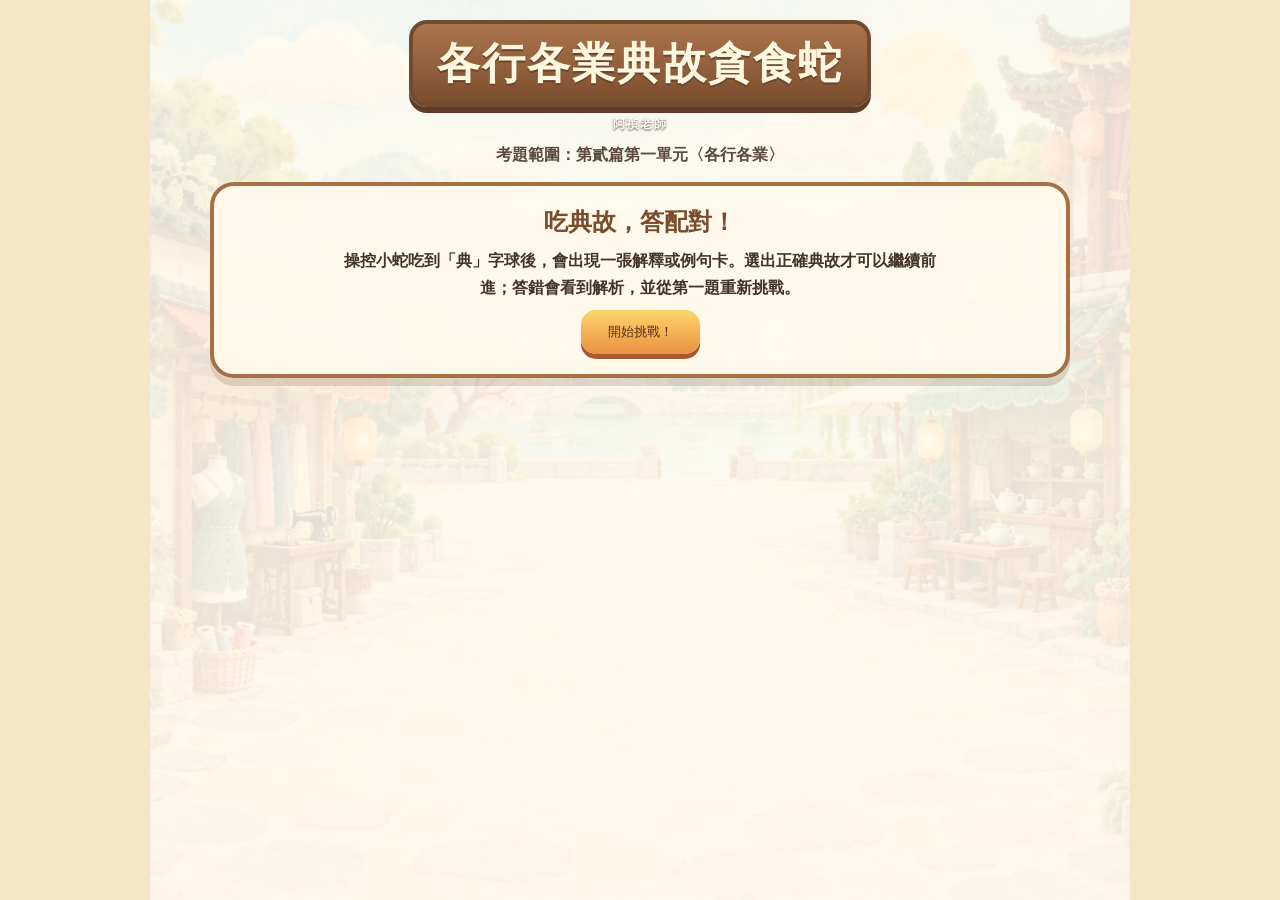
==== 各行各業貪食蛇/index.html @ cbfc4310 "Add professions idiom snake game" ====
<!doctype html>
<html lang="zh-Hant">
<head>
  <meta charset="utf-8">
  <meta name="viewport" content="width=device-width,initial-scale=1">
  <title>各行各業典故貪食蛇</title>
  <style>
    :root{--ink:#443427;--cream:#fff9e9;--tea:#32715b;--orange:#e98645;--purple:#8061a8}*{box-sizing:border-box}body{margin:0;min-height:100vh;background:#f4e6c6;color:var(--ink);font-family:"Microsoft JhengHei",system-ui,sans-serif}main{width:min(100%,980px);min-height:100vh;margin:auto;padding:20px 14px 34px;background:linear-gradient(rgba(255,251,240,.87),rgba(255,251,240,.9)),url("assets/profession-street.png") center top/cover fixed}.hero{text-align:center}.hero h1{display:inline-block;margin:0;padding:10px 24px;border:4px solid #6f4b31;border-radius:18px;background:linear-gradient(#ab754d,#7c4d2d);box-shadow:0 6px #5e3a27;color:#fff7df;font-size:clamp(1.65rem,5vw,2.7rem);letter-spacing:.05em;text-shadow:0 2px #6a432c}.teacher{margin:9px 0 0;color:#fff;font-size:.78rem;font-weight:800;letter-spacing:.14em;text-shadow:0 1px 2px #6b4a33}.scope{margin:12px auto 16px;font-weight:900;color:#5b493b}.intro,.game{width:min(100%,860px);margin:auto;border:4px solid #a57046;border-radius:24px;background:rgba(255,250,235,.93);box-shadow:0 8px 0 rgba(105,75,47,.19);padding:20px}.intro{text-align:center}.intro h2{margin:0 0 8px;color:#7a4c2d}.intro p{max-width:610px;margin:9px auto;line-height:1.7;font-weight:700}.start,.again{border:0;border-radius:15px;padding:13px 27px;background:linear-gradient(#ffd56c,#ea9140);box-shadow:0 5px #aa582f;color:#562d1c;font:900 1.13rem inherit;cursor:pointer}.start:active,.again:active{transform:translateY(4px);box-shadow:0 1px #aa582f}.game[hidden],.intro[hidden],.question-box[hidden]{display:none}.status{display:grid;grid-template-columns:repeat(3,1fr);gap:10px;margin-bottom:14px}.stat{padding:8px;border:3px solid #aa784d;border-radius:13px;background:#fff7df;text-align:center;font-weight:900}.stat b{display:block;color:var(--tea);font-size:clamp(1.25rem,4vw,1.65rem)}.play-area{display:grid;grid-template-columns:minmax(0,1fr) 270px;gap:20px;align-items:start}.canvas-wrap{position:relative;margin:auto;width:min(100%,500px);border:6px solid #5d8a52;border-radius:24px;overflow:hidden;background:#d9f0ba;box-shadow:inset 0 0 0 5px #effbdc,0 7px 0 rgba(54,90,46,.22)}canvas{display:block;width:100%;aspect-ratio:1;background:linear-gradient(135deg,#d9efb7,#b7df98)}.guide{padding:13px;border:3px dashed #b98250;border-radius:18px;background:#fffdf3;line-height:1.65;font-weight:700}.guide h3{margin:0 0 5px;color:#9a5a33}.controls{display:grid;grid-template-columns:repeat(3,52px);justify-content:center;gap:6px;margin-top:14px}.controls button{height:46px;border:2px solid #96613d;border-radius:11px;background:#fff8e7;color:#633c26;font:900 1.1rem inherit;cursor:pointer}.controls button:nth-child(1){grid-column:2}.controls button:nth-child(4){grid-column:2}.question-box{position:fixed;z-index:10;inset:0;display:grid;place-items:center;padding:18px;background:rgba(48,70,47,.48);backdrop-filter:blur(4px)}.modal{width:min(94vw,560px);max-height:90vh;overflow:auto;padding:24px;border:5px solid #7a4d2d;border-radius:24px;background:#fff7df;box-shadow:0 12px #60402b;text-align:center}.modal h2{margin:0 0 8px;font-size:clamp(1.35rem,4vw,1.75rem);color:#8f4f2c}.clue{margin:10px 0 16px;padding:13px;border-radius:14px;background:#fffdf3;border:2px dashed #c68f55;line-height:1.6;font-weight:900}.choices{display:grid;grid-template-columns:1fr 1fr;gap:10px}.choice{min-height:48px;border:3px solid #93603c;border-radius:13px;background:#fffef7;color:#503523;font:900 1rem inherit;cursor:pointer}.choice:hover{background:#ffe2a2}.explain{margin:12px 0;padding:12px;border-radius:12px;background:#fffdf3;text-align:left;line-height:1.65;font-weight:700}.notice{min-height:1.5em;margin:10px 0;color:#a13d34;font-weight:900}@media(max-width:700px){main{padding:12px 8px 25px}.intro,.game{padding:14px}.play-area{grid-template-columns:1fr}.guide{order:-1}.status{gap:6px}.stat{padding:6px 3px}.choices{grid-template-columns:1fr}.hero h1{padding:8px 14px}.teacher{color:#75513a;text-shadow:none}}
  </style>
</head>
<body>
  <main>
    <header class="hero"><h1>各行各業典故貪食蛇</h1><div class="teacher">阿禎老師</div><p class="scope">考題範圍：第貳篇第一單元〈各行各業〉</p></header>
    <section id="intro" class="intro"><h2>吃典故，答配對！</h2><p>操控小蛇吃到「典」字球後，會出現一張解釋或例句卡。選出正確典故才可以繼續前進；答錯會看到解析，並從第一題重新挑戰。</p><button id="start" class="start" type="button">開始挑戰！</button></section>
    <section id="game" class="game" hidden><div class="status"><div class="stat">已答對<b id="score">0 / 10</b></div><div class="stat">目前題目<b id="progress">1 / 10</b></div><div class="stat">挑戰秒數<b id="timer">0</b></div></div><div class="play-area"><div><div class="canvas-wrap"><canvas id="board" width="560" height="560" aria-label="典故貪食蛇遊戲區"></canvas></div><div class="controls" aria-label="方向控制"><button data-dir="up">↑</button><button data-dir="left">←</button><button data-dir="down">↓</button><button data-dir="right">→</button></div></div><aside class="guide"><h3>玩法</h3>使用鍵盤方向鍵，或下方按鈕控制小蛇。<br>吃到「典」字球後，選出正確典故。<br>不可撞到牆壁或自己的身體。</aside></div></section>
  </main>
  <section id="questionBox" class="question-box" hidden><div class="modal"><h2 id="modalTitle">典故配對</h2><div id="clue" class="clue"></div><div id="choices" class="choices"></div><p id="notice" class="notice"></p><div id="explain" class="explain" hidden></div><button id="action" class="again" type="button" hidden>繼續前進</button></div></section>
  <script>
    const pairs=[
      {clue:"比喻自請從軍或主動請求擔當重任。",answer:"請纓",explain:"漢武帝時，終軍自請持長纓繫住南越王，因此「請纓」比喻自請從軍或主動擔當重任。"},
      {clue:"指主管男女婚姻的神仙，後指媒人。",answer:"月下老人",explain:"傳說月下老人掌管婚姻，後來用來指媒人。"},
      {clue:"指登場演戲或假扮古人、模仿他人。",answer:"優孟衣冠",explain:"優孟穿著已故宰相孫叔敖的衣冠模仿他；後來指登場演戲或模仿他人。"},
      {clue:"竊賊的雅稱。",answer:"梁上君子",explain:"陳寔發現小偷躲在梁上，稱他為「梁上君子」；後來成為竊賊的雅稱。"},
      {clue:"代稱軍中戰友。",answer:"袍澤",explain:"古人同袍共澤，後以「袍澤」代稱軍中同袍或戰友。"},
      {clue:"他的評論鞭辟入裡，不僅言辭犀利，更是深諳（　　）的要義，令人讚嘆不已。",answer:"春秋筆法",explain:"孔子作《春秋》用字簡約而褒貶分明；「春秋筆法」指寓褒貶於曲折文字的寫法。"},
      {clue:"（　　）為了傳承國粹，日復一日苦練唱作及身段。",answer:"梨園子弟",explain:"唐玄宗在梨園教習歌舞，後以「梨園子弟」代稱戲曲演員。"},
      {clue:"為了抵抗外侮，許多校園青年紛紛（　　），走上戰場。",answer:"投筆從戎",explain:"班超投下寫字的筆，投身軍旅；比喻棄文從軍。"},
      {clue:"在商場上，他志在（　　），滿心想成為全國首富。",answer:"業紹陶朱",explain:"陶朱公范蠡善於經商致富；「業紹陶朱」指繼承陶朱公的事業，常用以祝商人富裕。"},
      {clue:"這一帶正是龍蛇雜處的聚落，（　　），無所不有。",answer:"三教九流",explain:"三教指儒、釋、道，九流指各家學派；後泛指各行各業、各種人物。"}
    ];
    const $=s=>document.querySelector(s),canvas=$("#board"),ctx=canvas.getContext("2d"),intro=$("#intro"),game=$("#game"),box=$("#questionBox"),scoreEl=$("#score"),progressEl=$("#progress"),timerEl=$("#timer"),clueEl=$("#clue"),choicesEl=$("#choices"),notice=$("#notice"),explainEl=$("#explain"),action=$("#action"),modalTitle=$("#modalTitle");
    const grid=14,cell=canvas.width/grid;let snake=[],dir={x:1,y:0},nextDir={x:1,y:0},food={x:9,y:7},deck=[],index=0,score=0,time=0,timer=null,loop=null,running=false,waiting=false;
    const shuffle=a=>{const b=[...a];for(let i=b.length-1;i>0;i--){const j=Math.floor(Math.random()*(i+1));[b[i],b[j]]=[b[j],b[i]]}return b};
    function resetSnake(){snake=[{x:4,y:7},{x:3,y:7},{x:2,y:7}];dir={x:1,y:0};nextDir={x:1,y:0};spawnFood();draw()}
    function spawnFood(){let p;do{p={x:Math.floor(Math.random()*grid),y:Math.floor(Math.random()*grid)}}while(snake.some(s=>s.x===p.x&&s.y===p.y));food=p}
    function draw(){ctx.clearRect(0,0,canvas.width,canvas.height);for(let y=0;y<grid;y++)for(let x=0;x<grid;x++){ctx.fillStyle=(x+y)%2?"#c7eaa3":"#d9f2b9";ctx.fillRect(x*cell,y*cell,cell,cell)}ctx.fillStyle="#ef9a45";ctx.beginPath();ctx.arc((food.x+.5)*cell,(food.y+.5)*cell,cell*.33,0,Math.PI*2);ctx.fill();ctx.fillStyle="#fff8da";ctx.font=`900 ${cell*.46}px Microsoft JhengHei`;ctx.textAlign="center";ctx.textBaseline="middle";ctx.fillText("典",(food.x+.5)*cell,(food.y+.53)*cell);snake.forEach((part,i)=>{ctx.fillStyle=i===0?"#357c5c":"#65a96c";ctx.beginPath();ctx.roundRect(part.x*cell+3,part.y*cell+3,cell-6,cell-6,9);ctx.fill();if(i===0){ctx.fillStyle="#fff";ctx.beginPath();ctx.arc((part.x+.33)*cell,(part.y+.34)*cell,3,0,Math.PI*2);ctx.arc((part.x+.67)*cell,(part.y+.34)*cell,3,0,Math.PI*2);ctx.fill()}})}
    function step(){if(!running||waiting)return;dir=nextDir;const head={x:snake[0].x+dir.x,y:snake[0].y+dir.y};if(head.x<0||head.y<0||head.x>=grid||head.y>=grid||snake.some(s=>s.x===head.x&&s.y===head.y)){restart("小蛇撞到了，從第一題再來！");return}snake.unshift(head);if(head.x===food.x&&head.y===food.y){waiting=true;draw();ask()}else snake.pop();draw()}
    function ask(){const q=deck[index];modalTitle.textContent="吃到典故球！請完成配對";clueEl.textContent=q.clue;notice.textContent="";explainEl.hidden=true;action.hidden=true;choicesEl.innerHTML="";const options=shuffle([q.answer,...shuffle(pairs.map(p=>p.answer).filter(a=>a!==q.answer)).slice(0,3)]);options.forEach(option=>{const b=document.createElement("button");b.className="choice";b.textContent=option;b.onclick=()=>answer(option);choicesEl.append(b)});box.hidden=false}
    function answer(option){const q=deck[index];if(option===q.answer){score++;index++;scoreEl.textContent=`${score} / 10`;progressEl.textContent=index===10?"完成！":`${index+1} / 10`;notice.style.color="#27734e";notice.textContent="答對了！";explainEl.hidden=false;explainEl.textContent="解析："+q.explain;choicesEl.querySelectorAll("button").forEach(b=>b.disabled=true);action.hidden=false;action.textContent=index===10?"查看完成成績":"繼續前進";action.onclick=()=>{box.hidden=true;if(index===10){finish()}else{waiting=false;spawnFood();draw()}}}else{notice.style.color="#a13d34";notice.textContent="答錯了，請看解析後重新開始。";explainEl.hidden=false;explainEl.textContent=`正確答案：${q.answer}。${q.explain}`;choicesEl.querySelectorAll("button").forEach(b=>b.disabled=true);action.hidden=false;action.textContent="重新挑戰";action.onclick=()=>{box.hidden=true;restart()}}}
    function begin(){deck=shuffle(pairs);index=0;score=0;time=0;scoreEl.textContent="0 / 10";progressEl.textContent="1 / 10";timerEl.textContent="0";intro.hidden=true;game.hidden=false;running=true;waiting=false;clearInterval(loop);clearInterval(timer);timer=setInterval(()=>{time++;timerEl.textContent=time},1000);loop=setInterval(step,240);resetSnake()}
    function restart(message=""){clearInterval(loop);clearInterval(timer);running=false;waiting=false;if(message){modalTitle.textContent="再試一次！";clueEl.textContent=message;choicesEl.innerHTML="";notice.textContent="";explainEl.hidden=true;action.hidden=false;action.textContent="回到開始畫面";action.onclick=()=>{box.hidden=true;game.hidden=true;intro.hidden=false;draw()};box.hidden=false}else begin()}
    function finish(){clearInterval(loop);clearInterval(timer);running=false;modalTitle.textContent="恭喜全對！";clueEl.textContent=`你完成了第貳篇第一單元〈各行各業〉。`;notice.style.color="#27734e";notice.textContent=`完成總秒數：${time} 秒`;explainEl.hidden=true;choicesEl.innerHTML="";action.hidden=false;action.textContent="回到開始畫面";action.onclick=()=>{box.hidden=true;game.hidden=true;intro.hidden=false;draw()};box.hidden=false}
    function changeDirection(name){const dirs={up:{x:0,y:-1},down:{x:0,y:1},left:{x:-1,y:0},right:{x:1,y:0}},d=dirs[name];if(d.x!==-dir.x||d.y!==-dir.y)nextDir=d}
    document.addEventListener("keydown",e=>{const names={ArrowUp:"up",ArrowDown:"down",ArrowLeft:"left",ArrowRight:"right"};if(names[e.key]){e.preventDefault();changeDirection(names[e.key])}});document.querySelectorAll("[data-dir]").forEach(b=>b.onclick=()=>changeDirection(b.dataset.dir));$("#start").onclick=begin;resetSnake();
  </script>
</body>
</html>
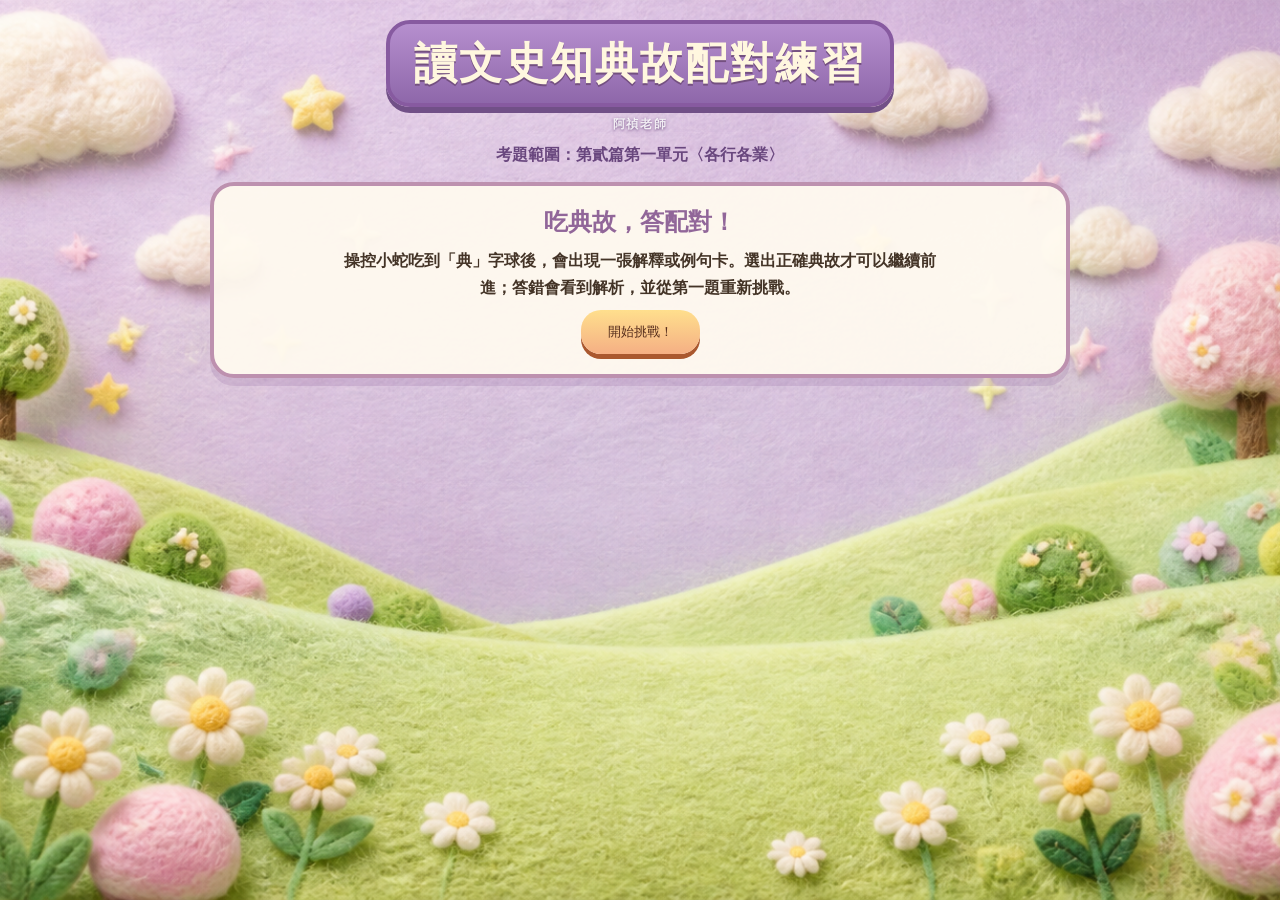
==== commit 928739c7: "Allow snake edge wrapping and add pastel felt theme" ====
--- a/各行各業貪食蛇/index.html
+++ b/各行各業貪食蛇/index.html
@@ -3,16 +3,17 @@
 <head>
   <meta charset="utf-8">
   <meta name="viewport" content="width=device-width,initial-scale=1">
-  <title>各行各業典故貪食蛇</title>
+  <title>讀文史知典故配對練習</title>
   <style>
     :root{--ink:#443427;--cream:#fff9e9;--tea:#32715b;--orange:#e98645;--purple:#8061a8}*{box-sizing:border-box}body{margin:0;min-height:100vh;background:#f4e6c6;color:var(--ink);font-family:"Microsoft JhengHei",system-ui,sans-serif}main{width:min(100%,980px);min-height:100vh;margin:auto;padding:20px 14px 34px;background:linear-gradient(rgba(255,251,240,.87),rgba(255,251,240,.9)),url("assets/profession-street.png") center top/cover fixed}.hero{text-align:center}.hero h1{display:inline-block;margin:0;padding:10px 24px;border:4px solid #6f4b31;border-radius:18px;background:linear-gradient(#ab754d,#7c4d2d);box-shadow:0 6px #5e3a27;color:#fff7df;font-size:clamp(1.65rem,5vw,2.7rem);letter-spacing:.05em;text-shadow:0 2px #6a432c}.teacher{margin:9px 0 0;color:#fff;font-size:.78rem;font-weight:800;letter-spacing:.14em;text-shadow:0 1px 2px #6b4a33}.scope{margin:12px auto 16px;font-weight:900;color:#5b493b}.intro,.game{width:min(100%,860px);margin:auto;border:4px solid #a57046;border-radius:24px;background:rgba(255,250,235,.93);box-shadow:0 8px 0 rgba(105,75,47,.19);padding:20px}.intro{text-align:center}.intro h2{margin:0 0 8px;color:#7a4c2d}.intro p{max-width:610px;margin:9px auto;line-height:1.7;font-weight:700}.start,.again{border:0;border-radius:15px;padding:13px 27px;background:linear-gradient(#ffd56c,#ea9140);box-shadow:0 5px #aa582f;color:#562d1c;font:900 1.13rem inherit;cursor:pointer}.start:active,.again:active{transform:translateY(4px);box-shadow:0 1px #aa582f}.game[hidden],.intro[hidden],.question-box[hidden]{display:none}.status{display:grid;grid-template-columns:repeat(3,1fr);gap:10px;margin-bottom:14px}.stat{padding:8px;border:3px solid #aa784d;border-radius:13px;background:#fff7df;text-align:center;font-weight:900}.stat b{display:block;color:var(--tea);font-size:clamp(1.25rem,4vw,1.65rem)}.play-area{display:grid;grid-template-columns:minmax(0,1fr) 270px;gap:20px;align-items:start}.canvas-wrap{position:relative;margin:auto;width:min(100%,500px);border:6px solid #5d8a52;border-radius:24px;overflow:hidden;background:#d9f0ba;box-shadow:inset 0 0 0 5px #effbdc,0 7px 0 rgba(54,90,46,.22)}canvas{display:block;width:100%;aspect-ratio:1;background:linear-gradient(135deg,#d9efb7,#b7df98)}.guide{padding:13px;border:3px dashed #b98250;border-radius:18px;background:#fffdf3;line-height:1.65;font-weight:700}.guide h3{margin:0 0 5px;color:#9a5a33}.controls{display:grid;grid-template-columns:repeat(3,52px);justify-content:center;gap:6px;margin-top:14px}.controls button{height:46px;border:2px solid #96613d;border-radius:11px;background:#fff8e7;color:#633c26;font:900 1.1rem inherit;cursor:pointer}.controls button:nth-child(1){grid-column:2}.controls button:nth-child(4){grid-column:2}.question-box{position:fixed;z-index:10;inset:0;display:grid;place-items:center;padding:18px;background:rgba(48,70,47,.48);backdrop-filter:blur(4px)}.modal{width:min(94vw,560px);max-height:90vh;overflow:auto;padding:24px;border:5px solid #7a4d2d;border-radius:24px;background:#fff7df;box-shadow:0 12px #60402b;text-align:center}.modal h2{margin:0 0 8px;font-size:clamp(1.35rem,4vw,1.75rem);color:#8f4f2c}.clue{margin:10px 0 16px;padding:13px;border-radius:14px;background:#fffdf3;border:2px dashed #c68f55;line-height:1.6;font-weight:900}.choices{display:grid;grid-template-columns:1fr 1fr;gap:10px}.choice{min-height:48px;border:3px solid #93603c;border-radius:13px;background:#fffef7;color:#503523;font:900 1rem inherit;cursor:pointer}.choice:hover{background:#ffe2a2}.explain{margin:12px 0;padding:12px;border-radius:12px;background:#fffdf3;text-align:left;line-height:1.65;font-weight:700}.notice{min-height:1.5em;margin:10px 0;color:#a13d34;font-weight:900}@media(max-width:700px){main{padding:12px 8px 25px}.intro,.game{padding:14px}.play-area{grid-template-columns:1fr}.guide{order:-1}.status{gap:6px}.stat{padding:6px 3px}.choices{grid-template-columns:1fr}.hero h1{padding:8px 14px}.teacher{color:#75513a;text-shadow:none}}
+    body{background:#c6afea url("assets/pastel-felt-meadow.png") center/cover fixed}main{background:transparent}.intro,.game{background:rgba(255,250,240,.94);border-color:#bd91af;box-shadow:0 8px 0 rgba(139,96,153,.2)}.hero h1{border-color:#875aa0;background:linear-gradient(#b68fce,#8e67aa);box-shadow:0 6px #715087;text-shadow:0 2px #745080;border-radius:24px}.scope{color:#69477e}.teacher{color:rgba(255,255,255,.85);text-shadow:0 1px 3px #78588b}.intro h2,.guide h3,.modal h2{color:#916699}.stat{border-color:#bb98c2;background:#fff9ef;border-radius:18px}.canvas-wrap{border-color:#a68abb;border-radius:28px;background:#e9dcf3;box-shadow:0 7px 0 rgba(130,91,150,.2)}.guide,.clue{border-color:#c3a0cf;background:#fffaf3}.controls button,.choice{border-color:#b18aba;border-radius:17px;background:#fff9f1}.controls button:active,.choice:hover{background:#f2d8ee}.start,.again{background:linear-gradient(#ffdf8d,#f5af84);border-radius:20px}.modal{border-color:#a87eba;background:#fff8ef;box-shadow:0 12px #79558b}
   </style>
 </head>
 <body>
   <main>
-    <header class="hero"><h1>各行各業典故貪食蛇</h1><div class="teacher">阿禎老師</div><p class="scope">考題範圍：第貳篇第一單元〈各行各業〉</p></header>
+    <header class="hero"><h1>讀文史知典故配對練習</h1><div class="teacher">阿禎老師</div><p class="scope">考題範圍：第貳篇第一單元〈各行各業〉</p></header>
     <section id="intro" class="intro"><h2>吃典故，答配對！</h2><p>操控小蛇吃到「典」字球後，會出現一張解釋或例句卡。選出正確典故才可以繼續前進；答錯會看到解析，並從第一題重新挑戰。</p><button id="start" class="start" type="button">開始挑戰！</button></section>
-    <section id="game" class="game" hidden><div class="status"><div class="stat">已答對<b id="score">0 / 10</b></div><div class="stat">目前題目<b id="progress">1 / 10</b></div><div class="stat">挑戰秒數<b id="timer">0</b></div></div><div class="play-area"><div><div class="canvas-wrap"><canvas id="board" width="560" height="560" aria-label="典故貪食蛇遊戲區"></canvas></div><div class="controls" aria-label="方向控制"><button data-dir="up">↑</button><button data-dir="left">←</button><button data-dir="down">↓</button><button data-dir="right">→</button></div></div><aside class="guide"><h3>玩法</h3>使用鍵盤方向鍵，或下方按鈕控制小蛇。<br>吃到「典」字球後，選出正確典故。<br>不可撞到牆壁或自己的身體。</aside></div></section>
+    <section id="game" class="game" hidden><div class="status"><div class="stat">已答對<b id="score">0 / 10</b></div><div class="stat">目前題目<b id="progress">1 / 10</b></div><div class="stat">挑戰秒數<b id="timer">0</b></div></div><div class="play-area"><div><div class="canvas-wrap"><canvas id="board" width="560" height="560" aria-label="典故貪食蛇遊戲區"></canvas></div><div class="controls" aria-label="方向控制"><button data-dir="up">↑</button><button data-dir="left">←</button><button data-dir="down">↓</button><button data-dir="right">→</button></div></div><aside class="guide"><h3>玩法</h3>使用鍵盤方向鍵，或下方按鈕控制小蛇。<br>吃到「典」字球後，選出正確典故。<br>碰到邊框會從另一側穿出，可以繼續遊戲！<br>記得避開自己的身體。</aside></div></section>
   </main>
   <section id="questionBox" class="question-box" hidden><div class="modal"><h2 id="modalTitle">典故配對</h2><div id="clue" class="clue"></div><div id="choices" class="choices"></div><p id="notice" class="notice"></p><div id="explain" class="explain" hidden></div><button id="action" class="again" type="button" hidden>繼續前進</button></div></section>
   <script>
@@ -34,7 +35,7 @@
     function resetSnake(){snake=[{x:4,y:7},{x:3,y:7},{x:2,y:7}];dir={x:1,y:0};nextDir={x:1,y:0};spawnFood();draw()}
     function spawnFood(){let p;do{p={x:Math.floor(Math.random()*grid),y:Math.floor(Math.random()*grid)}}while(snake.some(s=>s.x===p.x&&s.y===p.y));food=p}
     function draw(){ctx.clearRect(0,0,canvas.width,canvas.height);for(let y=0;y<grid;y++)for(let x=0;x<grid;x++){ctx.fillStyle=(x+y)%2?"#c7eaa3":"#d9f2b9";ctx.fillRect(x*cell,y*cell,cell,cell)}ctx.fillStyle="#ef9a45";ctx.beginPath();ctx.arc((food.x+.5)*cell,(food.y+.5)*cell,cell*.33,0,Math.PI*2);ctx.fill();ctx.fillStyle="#fff8da";ctx.font=`900 ${cell*.46}px Microsoft JhengHei`;ctx.textAlign="center";ctx.textBaseline="middle";ctx.fillText("典",(food.x+.5)*cell,(food.y+.53)*cell);snake.forEach((part,i)=>{ctx.fillStyle=i===0?"#357c5c":"#65a96c";ctx.beginPath();ctx.roundRect(part.x*cell+3,part.y*cell+3,cell-6,cell-6,9);ctx.fill();if(i===0){ctx.fillStyle="#fff";ctx.beginPath();ctx.arc((part.x+.33)*cell,(part.y+.34)*cell,3,0,Math.PI*2);ctx.arc((part.x+.67)*cell,(part.y+.34)*cell,3,0,Math.PI*2);ctx.fill()}})}
-    function step(){if(!running||waiting)return;dir=nextDir;const head={x:snake[0].x+dir.x,y:snake[0].y+dir.y};if(head.x<0||head.y<0||head.x>=grid||head.y>=grid||snake.some(s=>s.x===head.x&&s.y===head.y)){restart("小蛇撞到了，從第一題再來！");return}snake.unshift(head);if(head.x===food.x&&head.y===food.y){waiting=true;draw();ask()}else snake.pop();draw()}
+    function step(){if(!running||waiting)return;dir=nextDir;const head={x:(snake[0].x+dir.x+grid)%grid,y:(snake[0].y+dir.y+grid)%grid};const eating=head.x===food.x&&head.y===food.y;const body=eating?snake:snake.slice(0,-1);if(body.some(s=>s.x===head.x&&s.y===head.y)){restart("小蛇碰到自己的身體了，從第一題再來！");return}snake.unshift(head);if(eating){waiting=true;draw();ask()}else snake.pop();draw()}
     function ask(){const q=deck[index];modalTitle.textContent="吃到典故球！請完成配對";clueEl.textContent=q.clue;notice.textContent="";explainEl.hidden=true;action.hidden=true;choicesEl.innerHTML="";const options=shuffle([q.answer,...shuffle(pairs.map(p=>p.answer).filter(a=>a!==q.answer)).slice(0,3)]);options.forEach(option=>{const b=document.createElement("button");b.className="choice";b.textContent=option;b.onclick=()=>answer(option);choicesEl.append(b)});box.hidden=false}
     function answer(option){const q=deck[index];if(option===q.answer){score++;index++;scoreEl.textContent=`${score} / 10`;progressEl.textContent=index===10?"完成！":`${index+1} / 10`;notice.style.color="#27734e";notice.textContent="答對了！";explainEl.hidden=false;explainEl.textContent="解析："+q.explain;choicesEl.querySelectorAll("button").forEach(b=>b.disabled=true);action.hidden=false;action.textContent=index===10?"查看完成成績":"繼續前進";action.onclick=()=>{box.hidden=true;if(index===10){finish()}else{waiting=false;spawnFood();draw()}}}else{notice.style.color="#a13d34";notice.textContent="答錯了，請看解析後重新開始。";explainEl.hidden=false;explainEl.textContent=`正確答案：${q.answer}。${q.explain}`;choicesEl.querySelectorAll("button").forEach(b=>b.disabled=true);action.hidden=false;action.textContent="重新挑戰";action.onclick=()=>{box.hidden=true;restart()}}}
     function begin(){deck=shuffle(pairs);index=0;score=0;time=0;scoreEl.textContent="0 / 10";progressEl.textContent="1 / 10";timerEl.textContent="0";intro.hidden=true;game.hidden=false;running=true;waiting=false;clearInterval(loop);clearInterval(timer);timer=setInterval(()=>{time++;timerEl.textContent=time},1000);loop=setInterval(step,240);resetSnake()}
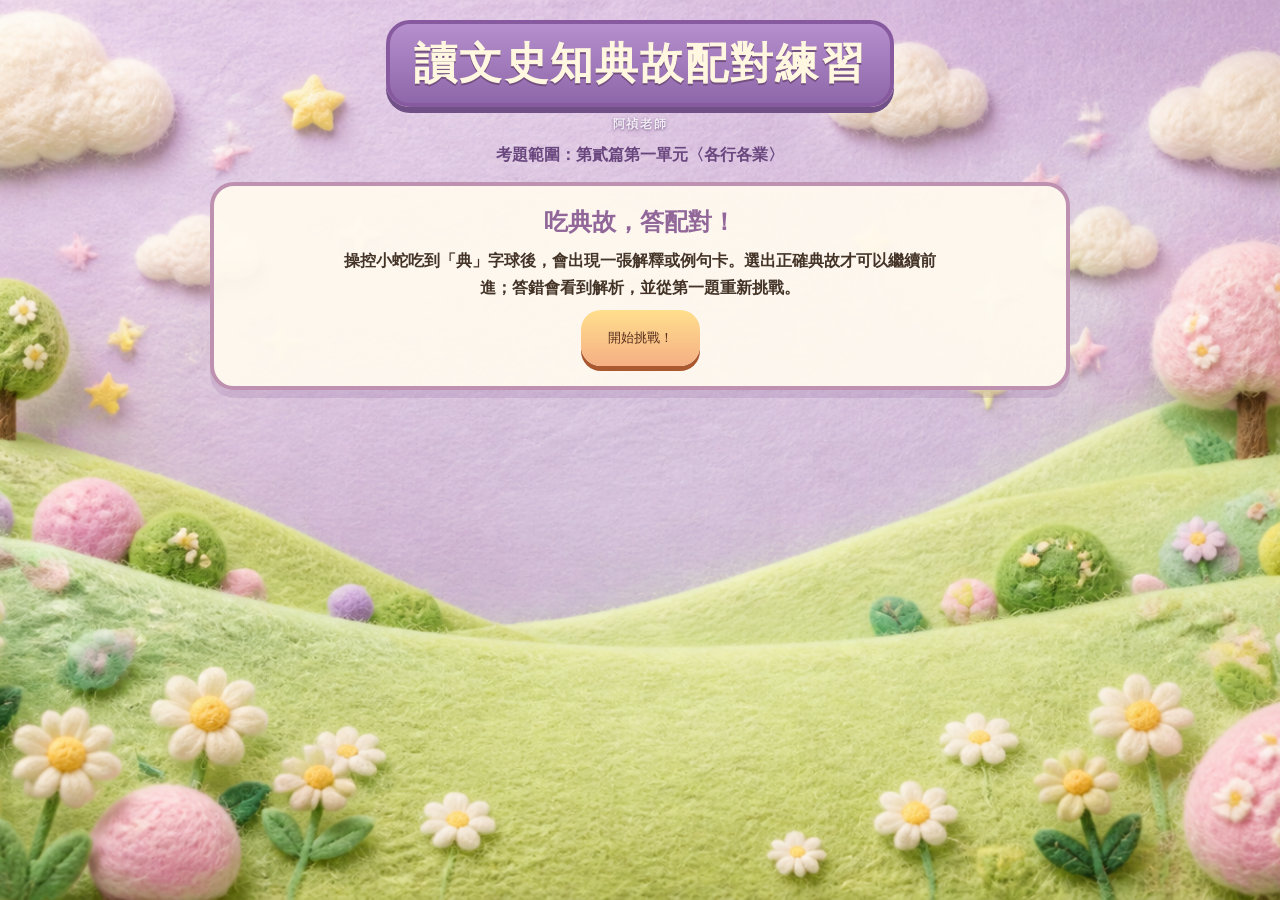
==== commit 8b75f654: "Adapt idiom snake game for tablet touch controls" ====
--- a/各行各業貪食蛇/index.html
+++ b/各行各業貪食蛇/index.html
@@ -7,6 +7,11 @@
   <style>
     :root{--ink:#443427;--cream:#fff9e9;--tea:#32715b;--orange:#e98645;--purple:#8061a8}*{box-sizing:border-box}body{margin:0;min-height:100vh;background:#f4e6c6;color:var(--ink);font-family:"Microsoft JhengHei",system-ui,sans-serif}main{width:min(100%,980px);min-height:100vh;margin:auto;padding:20px 14px 34px;background:linear-gradient(rgba(255,251,240,.87),rgba(255,251,240,.9)),url("assets/profession-street.png") center top/cover fixed}.hero{text-align:center}.hero h1{display:inline-block;margin:0;padding:10px 24px;border:4px solid #6f4b31;border-radius:18px;background:linear-gradient(#ab754d,#7c4d2d);box-shadow:0 6px #5e3a27;color:#fff7df;font-size:clamp(1.65rem,5vw,2.7rem);letter-spacing:.05em;text-shadow:0 2px #6a432c}.teacher{margin:9px 0 0;color:#fff;font-size:.78rem;font-weight:800;letter-spacing:.14em;text-shadow:0 1px 2px #6b4a33}.scope{margin:12px auto 16px;font-weight:900;color:#5b493b}.intro,.game{width:min(100%,860px);margin:auto;border:4px solid #a57046;border-radius:24px;background:rgba(255,250,235,.93);box-shadow:0 8px 0 rgba(105,75,47,.19);padding:20px}.intro{text-align:center}.intro h2{margin:0 0 8px;color:#7a4c2d}.intro p{max-width:610px;margin:9px auto;line-height:1.7;font-weight:700}.start,.again{border:0;border-radius:15px;padding:13px 27px;background:linear-gradient(#ffd56c,#ea9140);box-shadow:0 5px #aa582f;color:#562d1c;font:900 1.13rem inherit;cursor:pointer}.start:active,.again:active{transform:translateY(4px);box-shadow:0 1px #aa582f}.game[hidden],.intro[hidden],.question-box[hidden]{display:none}.status{display:grid;grid-template-columns:repeat(3,1fr);gap:10px;margin-bottom:14px}.stat{padding:8px;border:3px solid #aa784d;border-radius:13px;background:#fff7df;text-align:center;font-weight:900}.stat b{display:block;color:var(--tea);font-size:clamp(1.25rem,4vw,1.65rem)}.play-area{display:grid;grid-template-columns:minmax(0,1fr) 270px;gap:20px;align-items:start}.canvas-wrap{position:relative;margin:auto;width:min(100%,500px);border:6px solid #5d8a52;border-radius:24px;overflow:hidden;background:#d9f0ba;box-shadow:inset 0 0 0 5px #effbdc,0 7px 0 rgba(54,90,46,.22)}canvas{display:block;width:100%;aspect-ratio:1;background:linear-gradient(135deg,#d9efb7,#b7df98)}.guide{padding:13px;border:3px dashed #b98250;border-radius:18px;background:#fffdf3;line-height:1.65;font-weight:700}.guide h3{margin:0 0 5px;color:#9a5a33}.controls{display:grid;grid-template-columns:repeat(3,52px);justify-content:center;gap:6px;margin-top:14px}.controls button{height:46px;border:2px solid #96613d;border-radius:11px;background:#fff8e7;color:#633c26;font:900 1.1rem inherit;cursor:pointer}.controls button:nth-child(1){grid-column:2}.controls button:nth-child(4){grid-column:2}.question-box{position:fixed;z-index:10;inset:0;display:grid;place-items:center;padding:18px;background:rgba(48,70,47,.48);backdrop-filter:blur(4px)}.modal{width:min(94vw,560px);max-height:90vh;overflow:auto;padding:24px;border:5px solid #7a4d2d;border-radius:24px;background:#fff7df;box-shadow:0 12px #60402b;text-align:center}.modal h2{margin:0 0 8px;font-size:clamp(1.35rem,4vw,1.75rem);color:#8f4f2c}.clue{margin:10px 0 16px;padding:13px;border-radius:14px;background:#fffdf3;border:2px dashed #c68f55;line-height:1.6;font-weight:900}.choices{display:grid;grid-template-columns:1fr 1fr;gap:10px}.choice{min-height:48px;border:3px solid #93603c;border-radius:13px;background:#fffef7;color:#503523;font:900 1rem inherit;cursor:pointer}.choice:hover{background:#ffe2a2}.explain{margin:12px 0;padding:12px;border-radius:12px;background:#fffdf3;text-align:left;line-height:1.65;font-weight:700}.notice{min-height:1.5em;margin:10px 0;color:#a13d34;font-weight:900}@media(max-width:700px){main{padding:12px 8px 25px}.intro,.game{padding:14px}.play-area{grid-template-columns:1fr}.guide{order:-1}.status{gap:6px}.stat{padding:6px 3px}.choices{grid-template-columns:1fr}.hero h1{padding:8px 14px}.teacher{color:#75513a;text-shadow:none}}
     body{background:#c6afea url("assets/pastel-felt-meadow.png") center/cover fixed}main{background:transparent}.intro,.game{background:rgba(255,250,240,.94);border-color:#bd91af;box-shadow:0 8px 0 rgba(139,96,153,.2)}.hero h1{border-color:#875aa0;background:linear-gradient(#b68fce,#8e67aa);box-shadow:0 6px #715087;text-shadow:0 2px #745080;border-radius:24px}.scope{color:#69477e}.teacher{color:rgba(255,255,255,.85);text-shadow:0 1px 3px #78588b}.intro h2,.guide h3,.modal h2{color:#916699}.stat{border-color:#bb98c2;background:#fff9ef;border-radius:18px}.canvas-wrap{border-color:#a68abb;border-radius:28px;background:#e9dcf3;box-shadow:0 7px 0 rgba(130,91,150,.2)}.guide,.clue{border-color:#c3a0cf;background:#fffaf3}.controls button,.choice{border-color:#b18aba;border-radius:17px;background:#fff9f1}.controls button:active,.choice:hover{background:#f2d8ee}.start,.again{background:linear-gradient(#ffdf8d,#f5af84);border-radius:20px}.modal{border-color:#a87eba;background:#fff8ef;box-shadow:0 12px #79558b}
+    html{overscroll-behavior-y:contain}main{padding-bottom:max(24px,env(safe-area-inset-bottom))}.play-area>div{min-width:0}.canvas-wrap,canvas,.controls{touch-action:none;user-select:none;-webkit-user-select:none;-webkit-touch-callout:none}.controls{grid-template-columns:repeat(3,68px);grid-template-rows:repeat(3,60px);gap:8px}.controls button{height:60px;font-size:1.65rem;touch-action:none;box-shadow:0 3px #c6a3c6}.controls button[data-dir="up"]{grid-area:1/2}.controls button[data-dir="left"]{grid-area:2/1}.controls button[data-dir="right"]{grid-area:2/3}.controls button[data-dir="down"]{grid-area:3/2}.choice,.start,.again{min-height:56px;touch-action:manipulation}.modal{max-height:calc(100dvh - 36px);overscroll-behavior:contain}.touch-hint{text-align:center;font-size:.88rem;font-weight:700;color:#79558b;margin:10px 0 0}
+    @media(pointer:coarse){body{background-attachment:scroll}.controls button{min-width:60px}.game{width:100%}}
+    @media(min-width:701px) and (max-width:1100px){main{padding:14px 16px 24px}.play-area{grid-template-columns:minmax(0,1fr) 210px;gap:14px}.guide{font-size:.95rem}.canvas-wrap{width:min(100%,520px)}}
+    @media(max-width:700px){.guide{order:initial;font-size:.9rem}.canvas-wrap{width:min(100%,480px)}.controls{grid-template-columns:repeat(3,64px);grid-template-rows:repeat(3,56px);gap:6px}.controls button{height:56px}.hero h1{font-size:clamp(1.35rem,4.8vw,2rem)}}
+    @media(orientation:landscape) and (max-height:850px) and (min-width:701px){main{padding-top:10px}.hero h1{font-size:1.6rem;padding:6px 18px}.teacher{margin-top:6px}.scope{margin:6px 0 10px}.game{padding:12px}.status{margin-bottom:10px}.play-area{grid-template-columns:minmax(0,1fr) 220px}.play-area>div{display:grid;grid-template-columns:minmax(0,1fr) 170px;align-items:center;gap:10px}.canvas-wrap{width:min(100%,calc(100dvh - 250px));min-width:200px}.controls{grid-template-columns:repeat(3,50px);grid-template-rows:repeat(3,52px);gap:4px;margin:0}.controls button{height:52px;min-width:0}.touch-hint{grid-column:1/-1;margin:0}.guide{font-size:.88rem}}
   </style>
 </head>
 <body>
@@ -41,8 +46,11 @@
     function begin(){deck=shuffle(pairs);index=0;score=0;time=0;scoreEl.textContent="0 / 10";progressEl.textContent="1 / 10";timerEl.textContent="0";intro.hidden=true;game.hidden=false;running=true;waiting=false;clearInterval(loop);clearInterval(timer);timer=setInterval(()=>{time++;timerEl.textContent=time},1000);loop=setInterval(step,240);resetSnake()}
     function restart(message=""){clearInterval(loop);clearInterval(timer);running=false;waiting=false;if(message){modalTitle.textContent="再試一次！";clueEl.textContent=message;choicesEl.innerHTML="";notice.textContent="";explainEl.hidden=true;action.hidden=false;action.textContent="回到開始畫面";action.onclick=()=>{box.hidden=true;game.hidden=true;intro.hidden=false;draw()};box.hidden=false}else begin()}
     function finish(){clearInterval(loop);clearInterval(timer);running=false;modalTitle.textContent="恭喜全對！";clueEl.textContent=`你完成了第貳篇第一單元〈各行各業〉。`;notice.style.color="#27734e";notice.textContent=`完成總秒數：${time} 秒`;explainEl.hidden=true;choicesEl.innerHTML="";action.hidden=false;action.textContent="回到開始畫面";action.onclick=()=>{box.hidden=true;game.hidden=true;intro.hidden=false;draw()};box.hidden=false}
-    function changeDirection(name){const dirs={up:{x:0,y:-1},down:{x:0,y:1},left:{x:-1,y:0},right:{x:1,y:0}},d=dirs[name];if(d.x!==-dir.x||d.y!==-dir.y)nextDir=d}
-    document.addEventListener("keydown",e=>{const names={ArrowUp:"up",ArrowDown:"down",ArrowLeft:"left",ArrowRight:"right"};if(names[e.key]){e.preventDefault();changeDirection(names[e.key])}});document.querySelectorAll("[data-dir]").forEach(b=>b.onclick=()=>changeDirection(b.dataset.dir));$("#start").onclick=begin;resetSnake();
+    function changeDirection(name){const dirs={up:{x:0,y:-1},down:{x:0,y:1},left:{x:-1,y:0},right:{x:1,y:0}},d=dirs[name];if(d&&(d.x!==-dir.x||d.y!==-dir.y))nextDir=d}
+    document.addEventListener("keydown",e=>{const names={ArrowUp:"up",ArrowDown:"down",ArrowLeft:"left",ArrowRight:"right"};if(names[e.key]&&running&&!waiting){e.preventDefault();changeDirection(names[e.key])}});
+    document.querySelectorAll("[data-dir]").forEach(b=>{b.setAttribute("aria-label",{up:"向上",left:"向左",down:"向下",right:"向右"}[b.dataset.dir]);b.addEventListener("pointerdown",e=>{e.preventDefault();changeDirection(b.dataset.dir)});b.onclick=()=>changeDirection(b.dataset.dir)});
+    let swipeOrigin=null;canvas.addEventListener("pointerdown",e=>{if(!running||waiting)return;e.preventDefault();swipeOrigin={x:e.clientX,y:e.clientY};canvas.setPointerCapture(e.pointerId)});canvas.addEventListener("pointermove",e=>{if(!swipeOrigin||!running||waiting)return;const dx=e.clientX-swipeOrigin.x,dy=e.clientY-swipeOrigin.y;if(Math.max(Math.abs(dx),Math.abs(dy))<18)return;changeDirection(Math.abs(dx)>Math.abs(dy)?(dx>0?"right":"left"):(dy>0?"down":"up"));swipeOrigin={x:e.clientX,y:e.clientY}});["pointerup","pointercancel","lostpointercapture"].forEach(event=>canvas.addEventListener(event,()=>{swipeOrigin=null}));
+    const hint=document.createElement("p");hint.className="touch-hint";hint.textContent="平板：在草地上滑動，或輕點方向按鈕轉彎。";$(".controls").after(hint);$("#start").onclick=begin;resetSnake();
   </script>
 </body>
 </html>
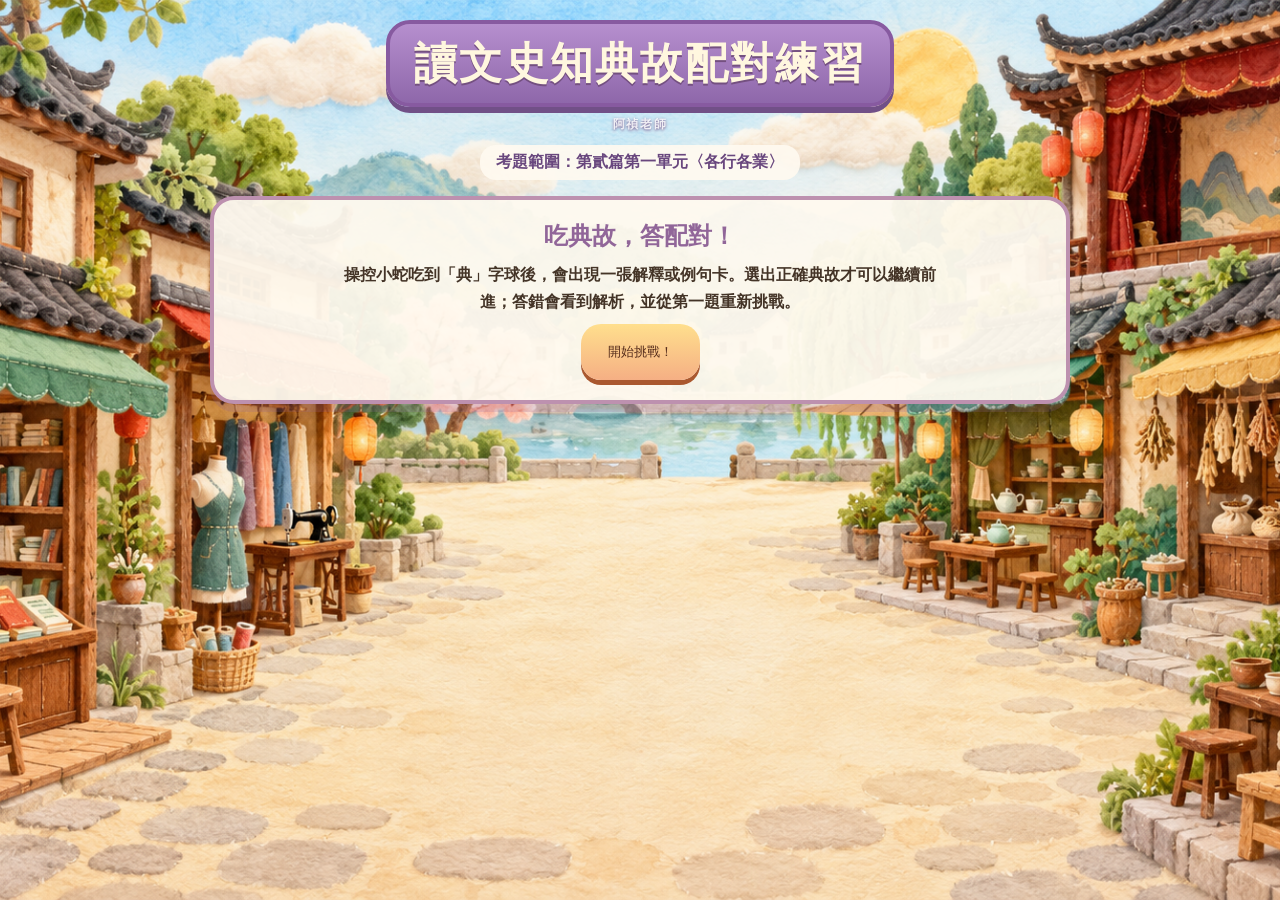
==== commit 7b9b6896: "Use profession shop street background for snake game" ====
--- a/各行各業貪食蛇/index.html
+++ b/各行各業貪食蛇/index.html
@@ -12,6 +12,7 @@
     @media(min-width:701px) and (max-width:1100px){main{padding:14px 16px 24px}.play-area{grid-template-columns:minmax(0,1fr) 210px;gap:14px}.guide{font-size:.95rem}.canvas-wrap{width:min(100%,520px)}}
     @media(max-width:700px){.guide{order:initial;font-size:.9rem}.canvas-wrap{width:min(100%,480px)}.controls{grid-template-columns:repeat(3,64px);grid-template-rows:repeat(3,56px);gap:6px}.controls button{height:56px}.hero h1{font-size:clamp(1.35rem,4.8vw,2rem)}}
     @media(orientation:landscape) and (max-height:850px) and (min-width:701px){main{padding-top:10px}.hero h1{font-size:1.6rem;padding:6px 18px}.teacher{margin-top:6px}.scope{margin:6px 0 10px}.game{padding:12px}.status{margin-bottom:10px}.play-area{grid-template-columns:minmax(0,1fr) 220px}.play-area>div{display:grid;grid-template-columns:minmax(0,1fr) 170px;align-items:center;gap:10px}.canvas-wrap{width:min(100%,calc(100dvh - 250px));min-width:200px}.controls{grid-template-columns:repeat(3,50px);grid-template-rows:repeat(3,52px);gap:4px;margin:0}.controls button{height:52px;min-width:0}.touch-hint{grid-column:1/-1;margin:0}.guide{font-size:.88rem}}
+    body{background-color:#f1dfc4;background-image:url("assets/profession-street.png");background-position:center center;background-size:cover}.scope{display:table;margin:12px auto 16px;padding:7px 16px;border-radius:16px;background:rgba(255,250,240,.93)}
   </style>
 </head>
 <body>
@@ -42,7 +43,7 @@
     function draw(){ctx.clearRect(0,0,canvas.width,canvas.height);for(let y=0;y<grid;y++)for(let x=0;x<grid;x++){ctx.fillStyle=(x+y)%2?"#c7eaa3":"#d9f2b9";ctx.fillRect(x*cell,y*cell,cell,cell)}ctx.fillStyle="#ef9a45";ctx.beginPath();ctx.arc((food.x+.5)*cell,(food.y+.5)*cell,cell*.33,0,Math.PI*2);ctx.fill();ctx.fillStyle="#fff8da";ctx.font=`900 ${cell*.46}px Microsoft JhengHei`;ctx.textAlign="center";ctx.textBaseline="middle";ctx.fillText("典",(food.x+.5)*cell,(food.y+.53)*cell);snake.forEach((part,i)=>{ctx.fillStyle=i===0?"#357c5c":"#65a96c";ctx.beginPath();ctx.roundRect(part.x*cell+3,part.y*cell+3,cell-6,cell-6,9);ctx.fill();if(i===0){ctx.fillStyle="#fff";ctx.beginPath();ctx.arc((part.x+.33)*cell,(part.y+.34)*cell,3,0,Math.PI*2);ctx.arc((part.x+.67)*cell,(part.y+.34)*cell,3,0,Math.PI*2);ctx.fill()}})}
     function step(){if(!running||waiting)return;dir=nextDir;const head={x:(snake[0].x+dir.x+grid)%grid,y:(snake[0].y+dir.y+grid)%grid};const eating=head.x===food.x&&head.y===food.y;const body=eating?snake:snake.slice(0,-1);if(body.some(s=>s.x===head.x&&s.y===head.y)){restart("小蛇碰到自己的身體了，從第一題再來！");return}snake.unshift(head);if(eating){waiting=true;draw();ask()}else snake.pop();draw()}
     function ask(){const q=deck[index];modalTitle.textContent="吃到典故球！請完成配對";clueEl.textContent=q.clue;notice.textContent="";explainEl.hidden=true;action.hidden=true;choicesEl.innerHTML="";const options=shuffle([q.answer,...shuffle(pairs.map(p=>p.answer).filter(a=>a!==q.answer)).slice(0,3)]);options.forEach(option=>{const b=document.createElement("button");b.className="choice";b.textContent=option;b.onclick=()=>answer(option);choicesEl.append(b)});box.hidden=false}
-    function answer(option){const q=deck[index];if(option===q.answer){score++;index++;scoreEl.textContent=`${score} / 10`;progressEl.textContent=index===10?"完成！":`${index+1} / 10`;notice.style.color="#27734e";notice.textContent="答對了！";explainEl.hidden=false;explainEl.textContent="解析："+q.explain;choicesEl.querySelectorAll("button").forEach(b=>b.disabled=true);action.hidden=false;action.textContent=index===10?"查看完成成績":"繼續前進";action.onclick=()=>{box.hidden=true;if(index===10){finish()}else{waiting=false;spawnFood();draw()}}}else{notice.style.color="#a13d34";notice.textContent="答錯了，請看解析後重新開始。";explainEl.hidden=false;explainEl.textContent=`正確答案：${q.answer}。${q.explain}`;choicesEl.querySelectorAll("button").forEach(b=>b.disabled=true);action.hidden=false;action.textContent="重新挑戰";action.onclick=()=>{box.hidden=true;restart()}}}
+    function answer(option){const q=deck[index];choicesEl.querySelectorAll("button").forEach(b=>b.disabled=true);explainEl.hidden=false;if(option===q.answer){score++;index++;scoreEl.textContent=`${score} / 10`;progressEl.textContent=index===10?"完成！":`${index+1} / 10`;notice.style.color="#27734e";notice.textContent="答對了！閱讀解析，1 秒後自動繼續。";explainEl.textContent="解析："+q.explain;action.hidden=true;setTimeout(()=>{box.hidden=true;if(index===10){finish()}else{spawnFood();draw();waiting=false}},1000)}else{notice.style.color="#a13d34";notice.textContent="答錯了，請看解析後重新開始。";explainEl.textContent=`正確答案：${q.answer}。${q.explain}`;action.hidden=false;action.textContent="重新開始";action.onclick=()=>{box.hidden=true;restart()}}}
     function begin(){deck=shuffle(pairs);index=0;score=0;time=0;scoreEl.textContent="0 / 10";progressEl.textContent="1 / 10";timerEl.textContent="0";intro.hidden=true;game.hidden=false;running=true;waiting=false;clearInterval(loop);clearInterval(timer);timer=setInterval(()=>{time++;timerEl.textContent=time},1000);loop=setInterval(step,240);resetSnake()}
     function restart(message=""){clearInterval(loop);clearInterval(timer);running=false;waiting=false;if(message){modalTitle.textContent="再試一次！";clueEl.textContent=message;choicesEl.innerHTML="";notice.textContent="";explainEl.hidden=true;action.hidden=false;action.textContent="回到開始畫面";action.onclick=()=>{box.hidden=true;game.hidden=true;intro.hidden=false;draw()};box.hidden=false}else begin()}
     function finish(){clearInterval(loop);clearInterval(timer);running=false;modalTitle.textContent="恭喜全對！";clueEl.textContent=`你完成了第貳篇第一單元〈各行各業〉。`;notice.style.color="#27734e";notice.textContent=`完成總秒數：${time} 秒`;explainEl.hidden=true;choicesEl.innerHTML="";action.hidden=false;action.textContent="回到開始畫面";action.onclick=()=>{box.hidden=true;game.hidden=true;intro.hidden=false;draw()};box.hidden=false}
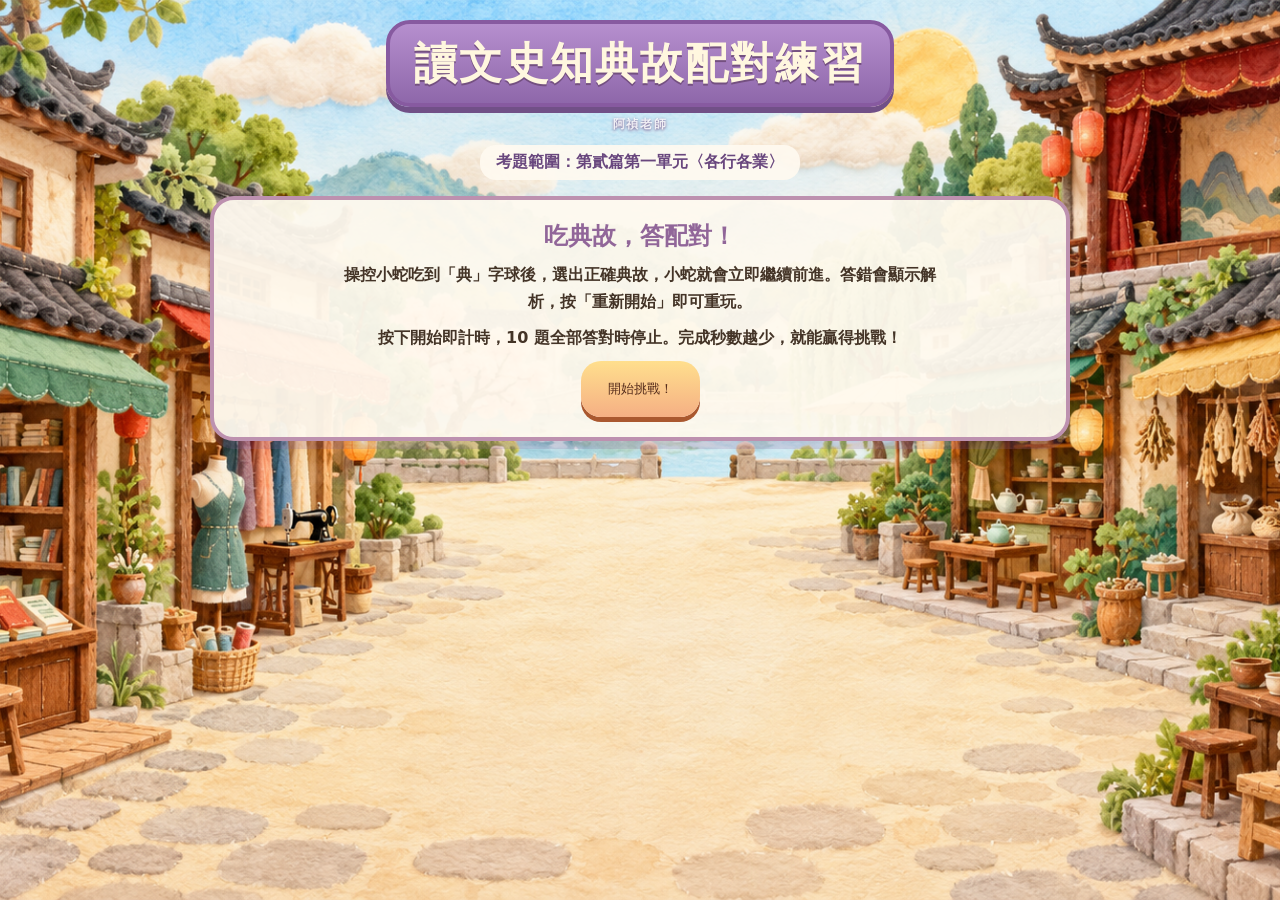
==== commit 119c8e95: "Resume snake immediately and time completed challenges precisely" ====
--- a/各行各業貪食蛇/index.html
+++ b/各行各業貪食蛇/index.html
@@ -18,7 +18,7 @@
 <body>
   <main>
     <header class="hero"><h1>讀文史知典故配對練習</h1><div class="teacher">阿禎老師</div><p class="scope">考題範圍：第貳篇第一單元〈各行各業〉</p></header>
-    <section id="intro" class="intro"><h2>吃典故，答配對！</h2><p>操控小蛇吃到「典」字球後，會出現一張解釋或例句卡。選出正確典故才可以繼續前進；答錯會看到解析，並從第一題重新挑戰。</p><button id="start" class="start" type="button">開始挑戰！</button></section>
+    <section id="intro" class="intro"><h2>吃典故，答配對！</h2><p>操控小蛇吃到「典」字球後，選出正確典故，小蛇就會立即繼續前進。答錯會顯示解析，按「重新開始」即可重玩。</p><p>按下開始即計時，10 題全部答對時停止。完成秒數越少，就能贏得挑戰！</p><button id="start" class="start" type="button">開始挑戰！</button></section>
     <section id="game" class="game" hidden><div class="status"><div class="stat">已答對<b id="score">0 / 10</b></div><div class="stat">目前題目<b id="progress">1 / 10</b></div><div class="stat">挑戰秒數<b id="timer">0</b></div></div><div class="play-area"><div><div class="canvas-wrap"><canvas id="board" width="560" height="560" aria-label="典故貪食蛇遊戲區"></canvas></div><div class="controls" aria-label="方向控制"><button data-dir="up">↑</button><button data-dir="left">←</button><button data-dir="down">↓</button><button data-dir="right">→</button></div></div><aside class="guide"><h3>玩法</h3>使用鍵盤方向鍵，或下方按鈕控制小蛇。<br>吃到「典」字球後，選出正確典故。<br>碰到邊框會從另一側穿出，可以繼續遊戲！<br>記得避開自己的身體。</aside></div></section>
   </main>
   <section id="questionBox" class="question-box" hidden><div class="modal"><h2 id="modalTitle">典故配對</h2><div id="clue" class="clue"></div><div id="choices" class="choices"></div><p id="notice" class="notice"></p><div id="explain" class="explain" hidden></div><button id="action" class="again" type="button" hidden>繼續前進</button></div></section>
@@ -43,10 +43,12 @@
     function draw(){ctx.clearRect(0,0,canvas.width,canvas.height);for(let y=0;y<grid;y++)for(let x=0;x<grid;x++){ctx.fillStyle=(x+y)%2?"#c7eaa3":"#d9f2b9";ctx.fillRect(x*cell,y*cell,cell,cell)}ctx.fillStyle="#ef9a45";ctx.beginPath();ctx.arc((food.x+.5)*cell,(food.y+.5)*cell,cell*.33,0,Math.PI*2);ctx.fill();ctx.fillStyle="#fff8da";ctx.font=`900 ${cell*.46}px Microsoft JhengHei`;ctx.textAlign="center";ctx.textBaseline="middle";ctx.fillText("典",(food.x+.5)*cell,(food.y+.53)*cell);snake.forEach((part,i)=>{ctx.fillStyle=i===0?"#357c5c":"#65a96c";ctx.beginPath();ctx.roundRect(part.x*cell+3,part.y*cell+3,cell-6,cell-6,9);ctx.fill();if(i===0){ctx.fillStyle="#fff";ctx.beginPath();ctx.arc((part.x+.33)*cell,(part.y+.34)*cell,3,0,Math.PI*2);ctx.arc((part.x+.67)*cell,(part.y+.34)*cell,3,0,Math.PI*2);ctx.fill()}})}
     function step(){if(!running||waiting)return;dir=nextDir;const head={x:(snake[0].x+dir.x+grid)%grid,y:(snake[0].y+dir.y+grid)%grid};const eating=head.x===food.x&&head.y===food.y;const body=eating?snake:snake.slice(0,-1);if(body.some(s=>s.x===head.x&&s.y===head.y)){restart("小蛇碰到自己的身體了，從第一題再來！");return}snake.unshift(head);if(eating){waiting=true;draw();ask()}else snake.pop();draw()}
     function ask(){const q=deck[index];modalTitle.textContent="吃到典故球！請完成配對";clueEl.textContent=q.clue;notice.textContent="";explainEl.hidden=true;action.hidden=true;choicesEl.innerHTML="";const options=shuffle([q.answer,...shuffle(pairs.map(p=>p.answer).filter(a=>a!==q.answer)).slice(0,3)]);options.forEach(option=>{const b=document.createElement("button");b.className="choice";b.textContent=option;b.onclick=()=>answer(option);choicesEl.append(b)});box.hidden=false}
-    function answer(option){const q=deck[index];choicesEl.querySelectorAll("button").forEach(b=>b.disabled=true);explainEl.hidden=false;if(option===q.answer){score++;index++;scoreEl.textContent=`${score} / 10`;progressEl.textContent=index===10?"完成！":`${index+1} / 10`;notice.style.color="#27734e";notice.textContent="答對了！閱讀解析，1 秒後自動繼續。";explainEl.textContent="解析："+q.explain;action.hidden=true;setTimeout(()=>{box.hidden=true;if(index===10){finish()}else{spawnFood();draw();waiting=false}},1000)}else{notice.style.color="#a13d34";notice.textContent="答錯了，請看解析後重新開始。";explainEl.textContent=`正確答案：${q.answer}。${q.explain}`;action.hidden=false;action.textContent="重新開始";action.onclick=()=>{box.hidden=true;restart()}}}
-    function begin(){deck=shuffle(pairs);index=0;score=0;time=0;scoreEl.textContent="0 / 10";progressEl.textContent="1 / 10";timerEl.textContent="0";intro.hidden=true;game.hidden=false;running=true;waiting=false;clearInterval(loop);clearInterval(timer);timer=setInterval(()=>{time++;timerEl.textContent=time},1000);loop=setInterval(step,240);resetSnake()}
+    function answer(option){const q=deck[index];choicesEl.querySelectorAll("button").forEach(b=>b.disabled=true);if(option===q.answer){score++;index++;scoreEl.textContent=`${score} / 10`;progressEl.textContent=index===10?"完成！":`${index+1} / 10`;box.hidden=true;if(index===10){finish()}else{spawnFood();draw();waiting=false}}else{notice.style.color="#a13d34";notice.textContent="答錯了，請看解析後重新開始。";explainEl.hidden=false;explainEl.textContent=`正確答案：${q.answer}。${q.explain}`;action.hidden=false;action.textContent="重新開始";action.onclick=()=>{box.hidden=true;restart()}}}
+    let startedAt=0;
+    function refreshTime(){time=(performance.now()-startedAt)/1000;timerEl.textContent=time.toFixed(1)}
+    function begin(){deck=shuffle(pairs);index=0;score=0;time=0;scoreEl.textContent="0 / 10";progressEl.textContent="1 / 10";timerEl.textContent="0.0";intro.hidden=true;game.hidden=false;running=true;waiting=false;clearInterval(loop);clearInterval(timer);resetSnake();startedAt=performance.now();timer=setInterval(refreshTime,100);loop=setInterval(step,240)}
     function restart(message=""){clearInterval(loop);clearInterval(timer);running=false;waiting=false;if(message){modalTitle.textContent="再試一次！";clueEl.textContent=message;choicesEl.innerHTML="";notice.textContent="";explainEl.hidden=true;action.hidden=false;action.textContent="回到開始畫面";action.onclick=()=>{box.hidden=true;game.hidden=true;intro.hidden=false;draw()};box.hidden=false}else begin()}
-    function finish(){clearInterval(loop);clearInterval(timer);running=false;modalTitle.textContent="恭喜全對！";clueEl.textContent=`你完成了第貳篇第一單元〈各行各業〉。`;notice.style.color="#27734e";notice.textContent=`完成總秒數：${time} 秒`;explainEl.hidden=true;choicesEl.innerHTML="";action.hidden=false;action.textContent="回到開始畫面";action.onclick=()=>{box.hidden=true;game.hidden=true;intro.hidden=false;draw()};box.hidden=false}
+    function finish(){refreshTime();clearInterval(loop);clearInterval(timer);running=false;modalTitle.textContent="恭喜全對！";clueEl.textContent=`你完成了第貳篇第一單元〈各行各業〉。秒數最少的挑戰者獲勝！`;notice.style.color="#27734e";notice.textContent=`完成總秒數：${time.toFixed(1)} 秒`;explainEl.hidden=true;choicesEl.innerHTML="";action.hidden=false;action.textContent="回到開始畫面";action.onclick=()=>{box.hidden=true;game.hidden=true;intro.hidden=false;draw()};box.hidden=false}
     function changeDirection(name){const dirs={up:{x:0,y:-1},down:{x:0,y:1},left:{x:-1,y:0},right:{x:1,y:0}},d=dirs[name];if(d&&(d.x!==-dir.x||d.y!==-dir.y))nextDir=d}
     document.addEventListener("keydown",e=>{const names={ArrowUp:"up",ArrowDown:"down",ArrowLeft:"left",ArrowRight:"right"};if(names[e.key]&&running&&!waiting){e.preventDefault();changeDirection(names[e.key])}});
     document.querySelectorAll("[data-dir]").forEach(b=>{b.setAttribute("aria-label",{up:"向上",left:"向左",down:"向下",right:"向右"}[b.dataset.dir]);b.addEventListener("pointerdown",e=>{e.preventDefault();changeDirection(b.dataset.dir)});b.onclick=()=>changeDirection(b.dataset.dir)});
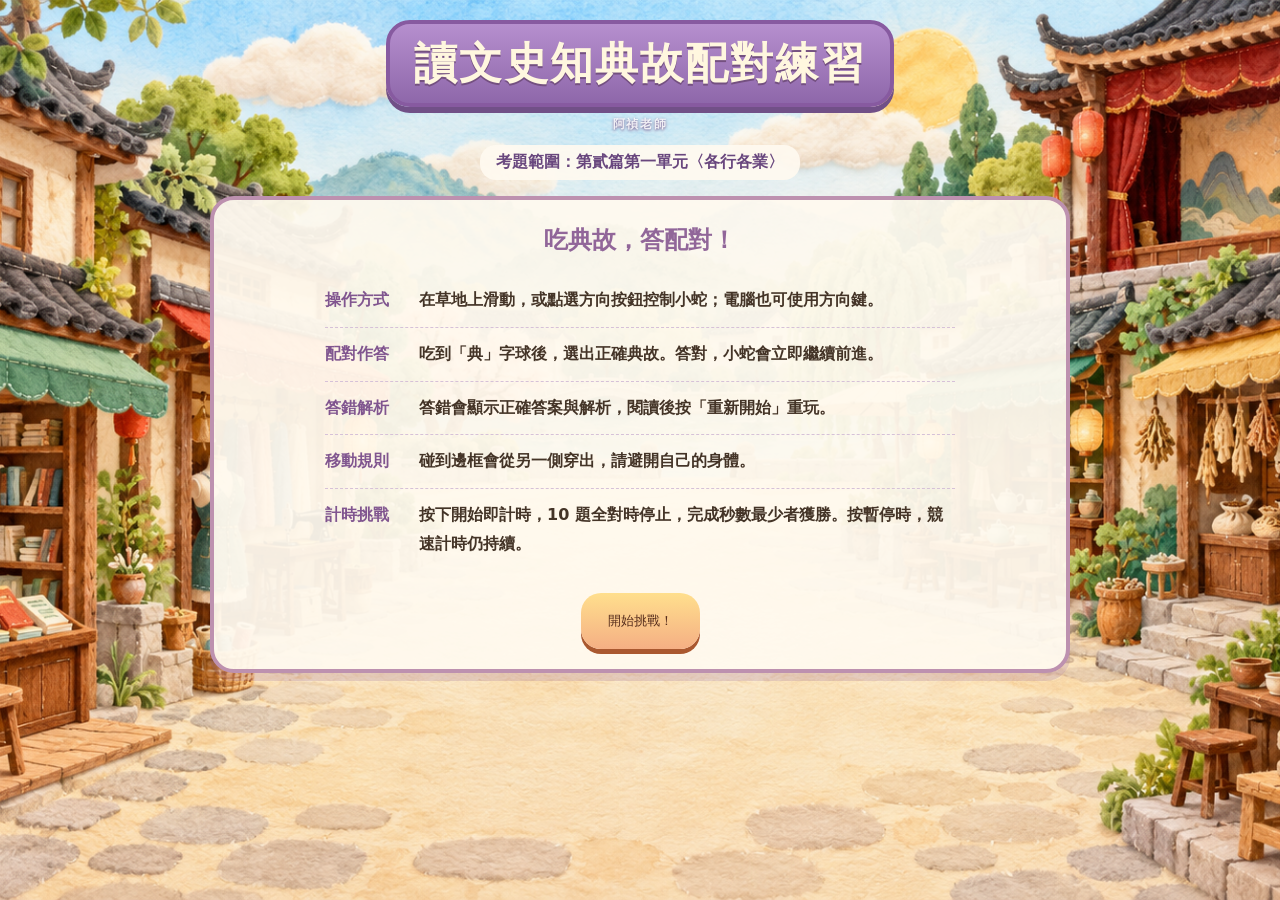
==== commit 97921c8f: "Align game instructions into clear labeled rows" ====
--- a/各行各業貪食蛇/index.html
+++ b/各行各業貪食蛇/index.html
@@ -13,12 +13,17 @@
     @media(max-width:700px){.guide{order:initial;font-size:.9rem}.canvas-wrap{width:min(100%,480px)}.controls{grid-template-columns:repeat(3,64px);grid-template-rows:repeat(3,56px);gap:6px}.controls button{height:56px}.hero h1{font-size:clamp(1.35rem,4.8vw,2rem)}}
     @media(orientation:landscape) and (max-height:850px) and (min-width:701px){main{padding-top:10px}.hero h1{font-size:1.6rem;padding:6px 18px}.teacher{margin-top:6px}.scope{margin:6px 0 10px}.game{padding:12px}.status{margin-bottom:10px}.play-area{grid-template-columns:minmax(0,1fr) 220px}.play-area>div{display:grid;grid-template-columns:minmax(0,1fr) 170px;align-items:center;gap:10px}.canvas-wrap{width:min(100%,calc(100dvh - 250px));min-width:200px}.controls{grid-template-columns:repeat(3,50px);grid-template-rows:repeat(3,52px);gap:4px;margin:0}.controls button{height:52px;min-width:0}.touch-hint{grid-column:1/-1;margin:0}.guide{font-size:.88rem}}
     body{background-color:#f1dfc4;background-image:url("assets/profession-street.png");background-position:center center;background-size:cover}.scope{display:table;margin:12px auto 16px;padding:7px 16px;border-radius:16px;background:rgba(255,250,240,.93)}
+    .controls button[data-pause]{grid-area:2/2;font-size:.92rem;background:#eadbf2}.canvas-wrap.paused::after{content:"已暫停";position:absolute;inset:0;display:grid;place-items:center;background:rgba(255,249,238,.8);color:#79558b;font-size:2rem;font-weight:900;pointer-events:none}.controls button:focus-visible{outline:4px solid #eab34d;outline-offset:2px}
+    @media(pointer:coarse) and (min-width:701px){.play-area{grid-template-columns:minmax(0,1fr) 220px}.play-area>div{display:grid;grid-template-columns:minmax(0,1fr) 220px;gap:14px;align-items:center}.controls{grid-template-columns:repeat(3,64px);grid-template-rows:repeat(3,64px);gap:6px;margin:0}.controls button{height:64px;min-width:60px}.canvas-wrap{width:100%;min-width:0}.touch-hint{grid-column:1/-1}.guide{font-size:.9rem}}
+    @media(pointer:coarse) and (orientation:portrait){.play-area{grid-template-columns:1fr}.play-area>div{grid-template-columns:1fr}.canvas-wrap{width:min(100%,480px)}.controls{margin:12px auto 0}.guide{padding:10px;font-size:.85rem}.hero h1{font-size:clamp(1.4rem,4vw,2rem)}.scope{margin:10px auto}.game{padding:12px}}
+    @media(pointer:coarse) and (orientation:landscape){.play-area{grid-template-columns:1fr}.play-area>div{grid-template-columns:minmax(0,1fr) 220px}.canvas-wrap{width:min(100%,calc(100dvh - 235px))}.guide{display:none}.touch-hint{margin:2px 0}.hero h1{font-size:1.5rem}.status{margin-bottom:8px}}
+    .instructions{max-width:630px;margin:18px auto 22px;text-align:left;line-height:1.8;font-size:1rem}.instructions>div{display:grid;grid-template-columns:5em minmax(0,1fr);gap:14px;padding:12px 0;border-bottom:1px dashed #d6c1d8}.instructions>div:last-child{border-bottom:0}.instructions dt{font-weight:900;color:#80558f}.instructions dd{margin:0;font-weight:600;overflow-wrap:anywhere}.intro h2{margin:4px 0 14px}.guide{text-align:left;line-height:1.8}.guide h3{margin-bottom:12px}.guide ul{margin:0;padding-left:1.35em}.guide li{padding-left:3px;margin-bottom:10px}.guide li:last-child{margin-bottom:0}.touch-hint{max-width:520px;margin:12px auto 0;text-align:left;line-height:1.8}.touch-hint span{display:block}@media(max-width:480px){.instructions{font-size:.95rem}.instructions>div{grid-template-columns:4.2em minmax(0,1fr);gap:10px;padding:10px 0}}
   </style>
 </head>
 <body>
   <main>
     <header class="hero"><h1>讀文史知典故配對練習</h1><div class="teacher">阿禎老師</div><p class="scope">考題範圍：第貳篇第一單元〈各行各業〉</p></header>
-    <section id="intro" class="intro"><h2>吃典故，答配對！</h2><p>操控小蛇吃到「典」字球後，選出正確典故，小蛇就會立即繼續前進。答錯會顯示解析，按「重新開始」即可重玩。</p><p>按下開始即計時，10 題全部答對時停止。完成秒數越少，就能贏得挑戰！</p><button id="start" class="start" type="button">開始挑戰！</button></section>
+    <section id="intro" class="intro"><h2>吃典故，答配對！</h2><dl class="instructions"><div><dt>操作方式</dt><dd>在草地上滑動，或點選方向按鈕控制小蛇；電腦也可使用方向鍵。</dd></div><div><dt>配對作答</dt><dd>吃到「典」字球後，選出正確典故。答對，小蛇會立即繼續前進。</dd></div><div><dt>答錯解析</dt><dd>答錯會顯示正確答案與解析，閱讀後按「重新開始」重玩。</dd></div><div><dt>移動規則</dt><dd>碰到邊框會從另一側穿出，請避開自己的身體。</dd></div><div><dt>計時挑戰</dt><dd>按下開始即計時，10 題全對時停止，完成秒數最少者獲勝。按暫停時，競速計時仍持續。</dd></div></dl><button id="start" class="start" type="button">開始挑戰！</button></section>
     <section id="game" class="game" hidden><div class="status"><div class="stat">已答對<b id="score">0 / 10</b></div><div class="stat">目前題目<b id="progress">1 / 10</b></div><div class="stat">挑戰秒數<b id="timer">0</b></div></div><div class="play-area"><div><div class="canvas-wrap"><canvas id="board" width="560" height="560" aria-label="典故貪食蛇遊戲區"></canvas></div><div class="controls" aria-label="方向控制"><button data-dir="up">↑</button><button data-dir="left">←</button><button data-dir="down">↓</button><button data-dir="right">→</button></div></div><aside class="guide"><h3>玩法</h3>使用鍵盤方向鍵，或下方按鈕控制小蛇。<br>吃到「典」字球後，選出正確典故。<br>碰到邊框會從另一側穿出，可以繼續遊戲！<br>記得避開自己的身體。</aside></div></section>
   </main>
   <section id="questionBox" class="question-box" hidden><div class="modal"><h2 id="modalTitle">典故配對</h2><div id="clue" class="clue"></div><div id="choices" class="choices"></div><p id="notice" class="notice"></p><div id="explain" class="explain" hidden></div><button id="action" class="again" type="button" hidden>繼續前進</button></div></section>
@@ -41,19 +46,22 @@
     function resetSnake(){snake=[{x:4,y:7},{x:3,y:7},{x:2,y:7}];dir={x:1,y:0};nextDir={x:1,y:0};spawnFood();draw()}
     function spawnFood(){let p;do{p={x:Math.floor(Math.random()*grid),y:Math.floor(Math.random()*grid)}}while(snake.some(s=>s.x===p.x&&s.y===p.y));food=p}
     function draw(){ctx.clearRect(0,0,canvas.width,canvas.height);for(let y=0;y<grid;y++)for(let x=0;x<grid;x++){ctx.fillStyle=(x+y)%2?"#c7eaa3":"#d9f2b9";ctx.fillRect(x*cell,y*cell,cell,cell)}ctx.fillStyle="#ef9a45";ctx.beginPath();ctx.arc((food.x+.5)*cell,(food.y+.5)*cell,cell*.33,0,Math.PI*2);ctx.fill();ctx.fillStyle="#fff8da";ctx.font=`900 ${cell*.46}px Microsoft JhengHei`;ctx.textAlign="center";ctx.textBaseline="middle";ctx.fillText("典",(food.x+.5)*cell,(food.y+.53)*cell);snake.forEach((part,i)=>{ctx.fillStyle=i===0?"#357c5c":"#65a96c";ctx.beginPath();ctx.roundRect(part.x*cell+3,part.y*cell+3,cell-6,cell-6,9);ctx.fill();if(i===0){ctx.fillStyle="#fff";ctx.beginPath();ctx.arc((part.x+.33)*cell,(part.y+.34)*cell,3,0,Math.PI*2);ctx.arc((part.x+.67)*cell,(part.y+.34)*cell,3,0,Math.PI*2);ctx.fill()}})}
-    function step(){if(!running||waiting)return;dir=nextDir;const head={x:(snake[0].x+dir.x+grid)%grid,y:(snake[0].y+dir.y+grid)%grid};const eating=head.x===food.x&&head.y===food.y;const body=eating?snake:snake.slice(0,-1);if(body.some(s=>s.x===head.x&&s.y===head.y)){restart("小蛇碰到自己的身體了，從第一題再來！");return}snake.unshift(head);if(eating){waiting=true;draw();ask()}else snake.pop();draw()}
+    function step(){if(!running||waiting||paused)return;dir=nextDir;const head={x:(snake[0].x+dir.x+grid)%grid,y:(snake[0].y+dir.y+grid)%grid};const eating=head.x===food.x&&head.y===food.y;const body=eating?snake:snake.slice(0,-1);if(body.some(s=>s.x===head.x&&s.y===head.y)){restart("小蛇碰到自己的身體了，從第一題再來！");return}snake.unshift(head);if(eating){waiting=true;draw();ask()}else snake.pop();draw()}
     function ask(){const q=deck[index];modalTitle.textContent="吃到典故球！請完成配對";clueEl.textContent=q.clue;notice.textContent="";explainEl.hidden=true;action.hidden=true;choicesEl.innerHTML="";const options=shuffle([q.answer,...shuffle(pairs.map(p=>p.answer).filter(a=>a!==q.answer)).slice(0,3)]);options.forEach(option=>{const b=document.createElement("button");b.className="choice";b.textContent=option;b.onclick=()=>answer(option);choicesEl.append(b)});box.hidden=false}
     function answer(option){const q=deck[index];choicesEl.querySelectorAll("button").forEach(b=>b.disabled=true);if(option===q.answer){score++;index++;scoreEl.textContent=`${score} / 10`;progressEl.textContent=index===10?"完成！":`${index+1} / 10`;box.hidden=true;if(index===10){finish()}else{spawnFood();draw();waiting=false}}else{notice.style.color="#a13d34";notice.textContent="答錯了，請看解析後重新開始。";explainEl.hidden=false;explainEl.textContent=`正確答案：${q.answer}。${q.explain}`;action.hidden=false;action.textContent="重新開始";action.onclick=()=>{box.hidden=true;restart()}}}
     let startedAt=0;
     function refreshTime(){time=(performance.now()-startedAt)/1000;timerEl.textContent=time.toFixed(1)}
-    function begin(){deck=shuffle(pairs);index=0;score=0;time=0;scoreEl.textContent="0 / 10";progressEl.textContent="1 / 10";timerEl.textContent="0.0";intro.hidden=true;game.hidden=false;running=true;waiting=false;clearInterval(loop);clearInterval(timer);resetSnake();startedAt=performance.now();timer=setInterval(refreshTime,100);loop=setInterval(step,240)}
+    function begin(){deck=shuffle(pairs);index=0;score=0;time=0;scoreEl.textContent="0 / 10";progressEl.textContent="1 / 10";timerEl.textContent="0.0";intro.hidden=true;game.hidden=false;running=true;waiting=false;setPaused(false);clearInterval(loop);clearInterval(timer);resetSnake();startedAt=performance.now();timer=setInterval(refreshTime,100);loop=setInterval(step,matchMedia("(pointer:coarse)").matches?340:240)}
     function restart(message=""){clearInterval(loop);clearInterval(timer);running=false;waiting=false;if(message){modalTitle.textContent="再試一次！";clueEl.textContent=message;choicesEl.innerHTML="";notice.textContent="";explainEl.hidden=true;action.hidden=false;action.textContent="回到開始畫面";action.onclick=()=>{box.hidden=true;game.hidden=true;intro.hidden=false;draw()};box.hidden=false}else begin()}
     function finish(){refreshTime();clearInterval(loop);clearInterval(timer);running=false;modalTitle.textContent="恭喜全對！";clueEl.textContent=`你完成了第貳篇第一單元〈各行各業〉。秒數最少的挑戰者獲勝！`;notice.style.color="#27734e";notice.textContent=`完成總秒數：${time.toFixed(1)} 秒`;explainEl.hidden=true;choicesEl.innerHTML="";action.hidden=false;action.textContent="回到開始畫面";action.onclick=()=>{box.hidden=true;game.hidden=true;intro.hidden=false;draw()};box.hidden=false}
     function changeDirection(name){const dirs={up:{x:0,y:-1},down:{x:0,y:1},left:{x:-1,y:0},right:{x:1,y:0}},d=dirs[name];if(d&&(d.x!==-dir.x||d.y!==-dir.y))nextDir=d}
     document.addEventListener("keydown",e=>{const names={ArrowUp:"up",ArrowDown:"down",ArrowLeft:"left",ArrowRight:"right"};if(names[e.key]&&running&&!waiting){e.preventDefault();changeDirection(names[e.key])}});
     document.querySelectorAll("[data-dir]").forEach(b=>{b.setAttribute("aria-label",{up:"向上",left:"向左",down:"向下",right:"向右"}[b.dataset.dir]);b.addEventListener("pointerdown",e=>{e.preventDefault();changeDirection(b.dataset.dir)});b.onclick=()=>changeDirection(b.dataset.dir)});
     let swipeOrigin=null;canvas.addEventListener("pointerdown",e=>{if(!running||waiting)return;e.preventDefault();swipeOrigin={x:e.clientX,y:e.clientY};canvas.setPointerCapture(e.pointerId)});canvas.addEventListener("pointermove",e=>{if(!swipeOrigin||!running||waiting)return;const dx=e.clientX-swipeOrigin.x,dy=e.clientY-swipeOrigin.y;if(Math.max(Math.abs(dx),Math.abs(dy))<18)return;changeDirection(Math.abs(dx)>Math.abs(dy)?(dx>0?"right":"left"):(dy>0?"down":"up"));swipeOrigin={x:e.clientX,y:e.clientY}});["pointerup","pointercancel","lostpointercapture"].forEach(event=>canvas.addEventListener(event,()=>{swipeOrigin=null}));
-    const hint=document.createElement("p");hint.className="touch-hint";hint.textContent="平板：在草地上滑動，或輕點方向按鈕轉彎。";$(".controls").after(hint);$("#start").onclick=begin;resetSnake();
+    let paused=false;const pauseButton=document.createElement("button");pauseButton.type="button";pauseButton.dataset.pause="";pauseButton.textContent="暫停";pauseButton.setAttribute("aria-label","暫停或繼續遊戲");pauseButton.onclick=()=>{if(running&&!waiting)setPaused(!paused)};$(".controls").append(pauseButton);
+    function setPaused(value){paused=value;pauseButton.textContent=paused?"繼續":"暫停";pauseButton.setAttribute("aria-pressed",String(paused));$(".canvas-wrap").classList.toggle("paused",paused)}
+    document.addEventListener("visibilitychange",()=>{if(document.hidden&&running&&!waiting)setPaused(true)});
+    const hint=document.createElement("div");hint.className="touch-hint";hint.innerHTML='<span>操作：滑動草地，或點選方向鍵轉彎。</span><span>暫停：點選中央按鈕；競速計時仍持續。</span>';$(".controls").after(hint);$("#start").onclick=begin;resetSnake();
   </script>
 </body>
 </html>
